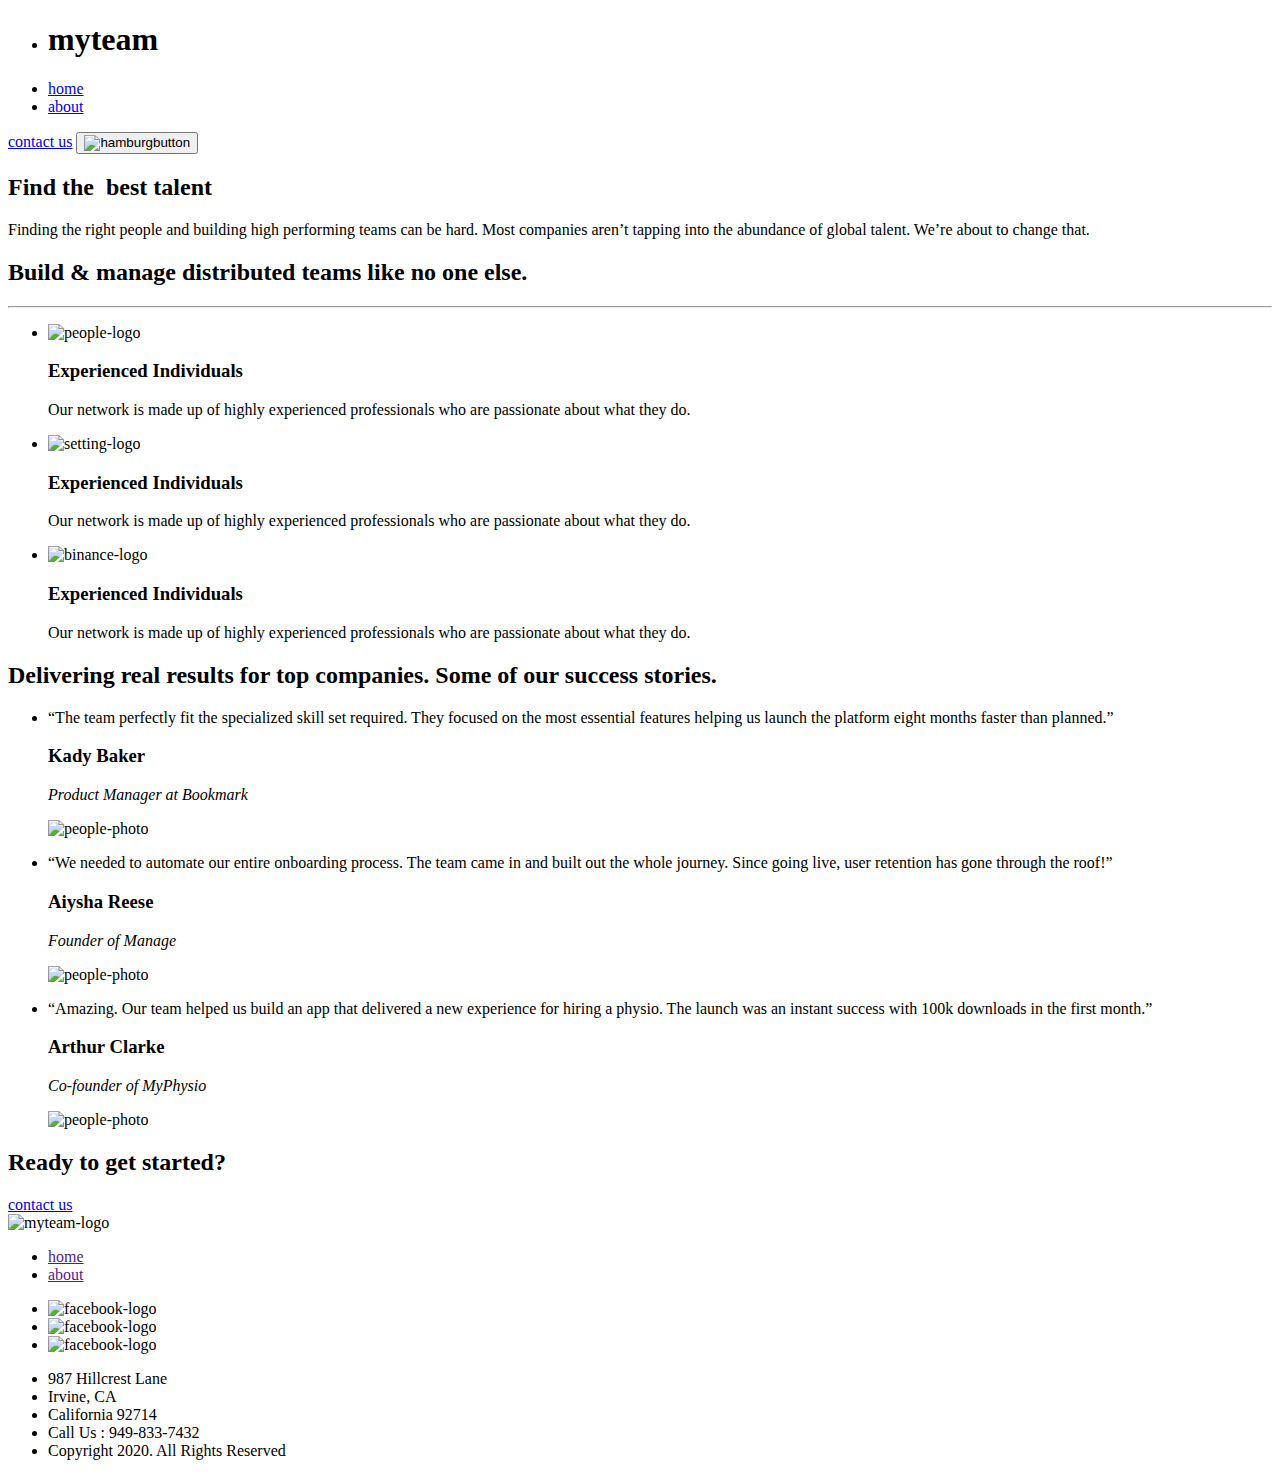
==== index.html @ b4280967 "myteam-website" ====
<!DOCTYPE html>
<html lang="en">
    <head>
        <meta charset="UTF-8">
        <meta http-equiv="X-UA-Compatible" content="IE=edge">
        <meta name="viewport" content="width=device-width, initial-scale=1.0">
        <title>My team</title>

        <!-- GOOGLE FONTS -->
        <link rel="preconnect" href="https://fonts.googleapis.com">
        <link rel="preconnect" href="https://fonts.gstatic.com" crossorigin>
        <link href="https://fonts.googleapis.com/css2?family=Livvic:wght@600;700&display=swap" rel="stylesheet">

        <!-- STYLES LINK -->
        <link rel="stylesheet" href="./css/style.css">
    </head>
    <body>
        <main>

            <header class="first">

                <div class="divfath1 container">
                    
                    <nav class="nav1">
                        <ul class="ul1">
                            <li class="li1">
                                <h1>myteam</h1>
                            </li>

                            <li class="li1">
                                <a href="#" class="a1">home</a>
                            </li>

                            <li class="li1">
                                <a href="#" class="a1">about</a>
                            </li>
                        </ul>
                    </nav>

                    <div class="div-span link">
                        <a href="#" class="a2 a0">contact us</a>

                        <button class="btn1">
                            <img src="./images/hamburger.svg" alt="hamburgbutton" class="logo1" height="20px" width="20px">
                        </button>
                    </div>
                </div>

            </header>
            <!-- HEADER SECTION FINISHED -->

            <section class="sec1">
                <div class="divfath2 container">

                    <div class="div1">
                        <h2 class="h21">Find the  best <span class="span1">talent</span></h2>

                        <div class="div2">                         
                            <p class="p1">Finding the right people and building high performing teams can be hard. Most companies aren’t tapping into the abundance of global talent. We’re about to change that.</p>
                        </div>

                    </div>

                </div>
            </section>
            <!-- FIRST SECTION FINISHED -->

            <section class="sec2">
                <div class="divfath3 container">

                    <div class="div3">
                        <h2 class="h22">Build & manage distributed teams like no one else.</h2>
                        <hr>
                        <div class="div4">
                            

                            <ul class="ul3">
                                <li class="li3">
                                    <img src="./images/Group 11.svg" alt="people-logo" class="img1" width="72" height="72">

                                    <div class="div5">
                                        <h3 class="h31">Experienced Individuals</h3>
                                        <p class="p2">Our network is made up of highly experienced professionals who are passionate about what they do.</p>
                                    </div>
                                </li>

                                <li class="li3">
                                    <img src="./images/Group 12.svg" alt="setting-logo" class="img1" width="72" height="72">

                                    <div class="div5">
                                        <h3 class="h31">Experienced Individuals</h3>
                                        <p class="p2">Our network is made up of highly experienced professionals who are passionate about what they do.</p>
                                    </div>
                                </li>

                                <li class="li3">
                                    <img src="./images/Group 13.svg" alt="binance-logo" class="img1" width="72" height="72">

                                    <div class="div5">
                                        <h3 class="h31">Experienced Individuals</h3>
                                        <p class="p2">Our network is made up of highly experienced professionals who are passionate about what they do.</p>
                                    </div>
                                </li>
                            </ul>

                        </div>

                    </div>

                </div>
            </section>
            <!-- <!-- SECOND SECTION FINISHED -->

             <section class="sec3"> 
                <div class="divfath4 container">

                    <div class="div6">
                        <h2 class="h23">
                            Delivering real results for top companies. Some of our <span class="span3">success stories.</span>
                        </h2>

                        <div class="div7">

                            <ul class="ul4">
                                <li class="li4">
                                    <p class="p3"> “The team perfectly fit the specialized skill set required. They focused on the most essential features helping us launch the platform eight months faster than planned.”</p>

                                    <div class="div8">
                                        <h3 class="h32">Kady Baker</h3>
                                        <p class="p4"><em>Product Manager at Bookmark</em></p>
                                    </div>
                                    <img src="./images/Oval.png" alt="people-photo" class="img2" width="62" height="62">
                                </li>

                                <li class="li4">
                                    <p class="p3">“We needed to automate our entire onboarding process. The team came in and built out the whole journey. Since going live, user retention has gone through the roof!”</p>

                                    <div class="div8">
                                        <h3 class="h32">Aiysha Reese</h3>
                                        <p class="p4"><em>Founder of Manage</em></p>
                                    </div>
                                    <img src="./images/Oval Copy 6.png" alt="people-photo" class="img2" width="62" height="62">
                                </li>

                                <li class="li4">
                                    <p class="p3">“Amazing. Our team helped us build an app that delivered a new experience for hiring a physio. The launch was an instant success with 100k downloads in the first month.”</p>

                                    <div class="div8">
                                        <h3 class="h32">Arthur Clarke</h3>
                                        <p class="p4"><em>Co-founder of MyPhysio</em></p>
                                    </div>
                                    <img src="./images/Oval Copy 5.png" alt="people-photo" class="img2" width="62" height="62">
                                </li>
                            </ul>

                        </div>

                    </div>

                </div>
            </section> 
            <!-- THIRD SECTION FINISHED -->

            <section class="sec4">
                <div class="divfath5 container">

                    <div class="div9">
                        <h2 class="h24">Ready to get started?</h2>
                        <a href="#" class="a3 a0">contact us</a>
                    </div>

                </div>
            </section>
            <!-- FOURTH SECTION FINISHED -->

             <footer class="last">
                <div class="divfath6 container">

                    <div class="div10">

                        <div class="div-inside1">
                            <img src="./images/myteam.svg" alt="myteam-logo" class="img3" width="105" height="34">

                            <ul class="ul5">
                                <li class="li5"><a href="" class="a4">home</a></li>
                                <li class="li5"><a href="" class="a4">about</a></li>
                            </ul>

                            <ul class="ul6">
                                <li class="li6">
                                    <img src="./images/Path.svg" alt="facebook-logo" class="img4" width="30" height="30">
                                </li>

                                <li class="li6">
                                    <img src="./images/Path (1).svg" alt="facebook-logo" class="img4" width="30" height="30">
                                </li>

                                <li class="li6">
                                    <img src="./images/Path (2).svg" alt="facebook-logo" class="img4" width="30" height="30">
                                </li>
                            </ul>
                        </div>

                        <!-- ========== -->

                         <div class="div-inside2"> 

                            <ul class="ul7">
                                <li class="li7">987  Hillcrest Lane</li>
                                <li class="li7">Irvine, CA</li>
                                <li class="li7">California 92714</li>
                                <li class="li7">Call Us : 949-833-7432</li>
                                <li class="li7 li0">Copyright 2020. All Rights Reserved</li>
                            </ul>

                        </div>

                    </div>

                </div>
            </footer> 

        </main>
    </body>
</html>
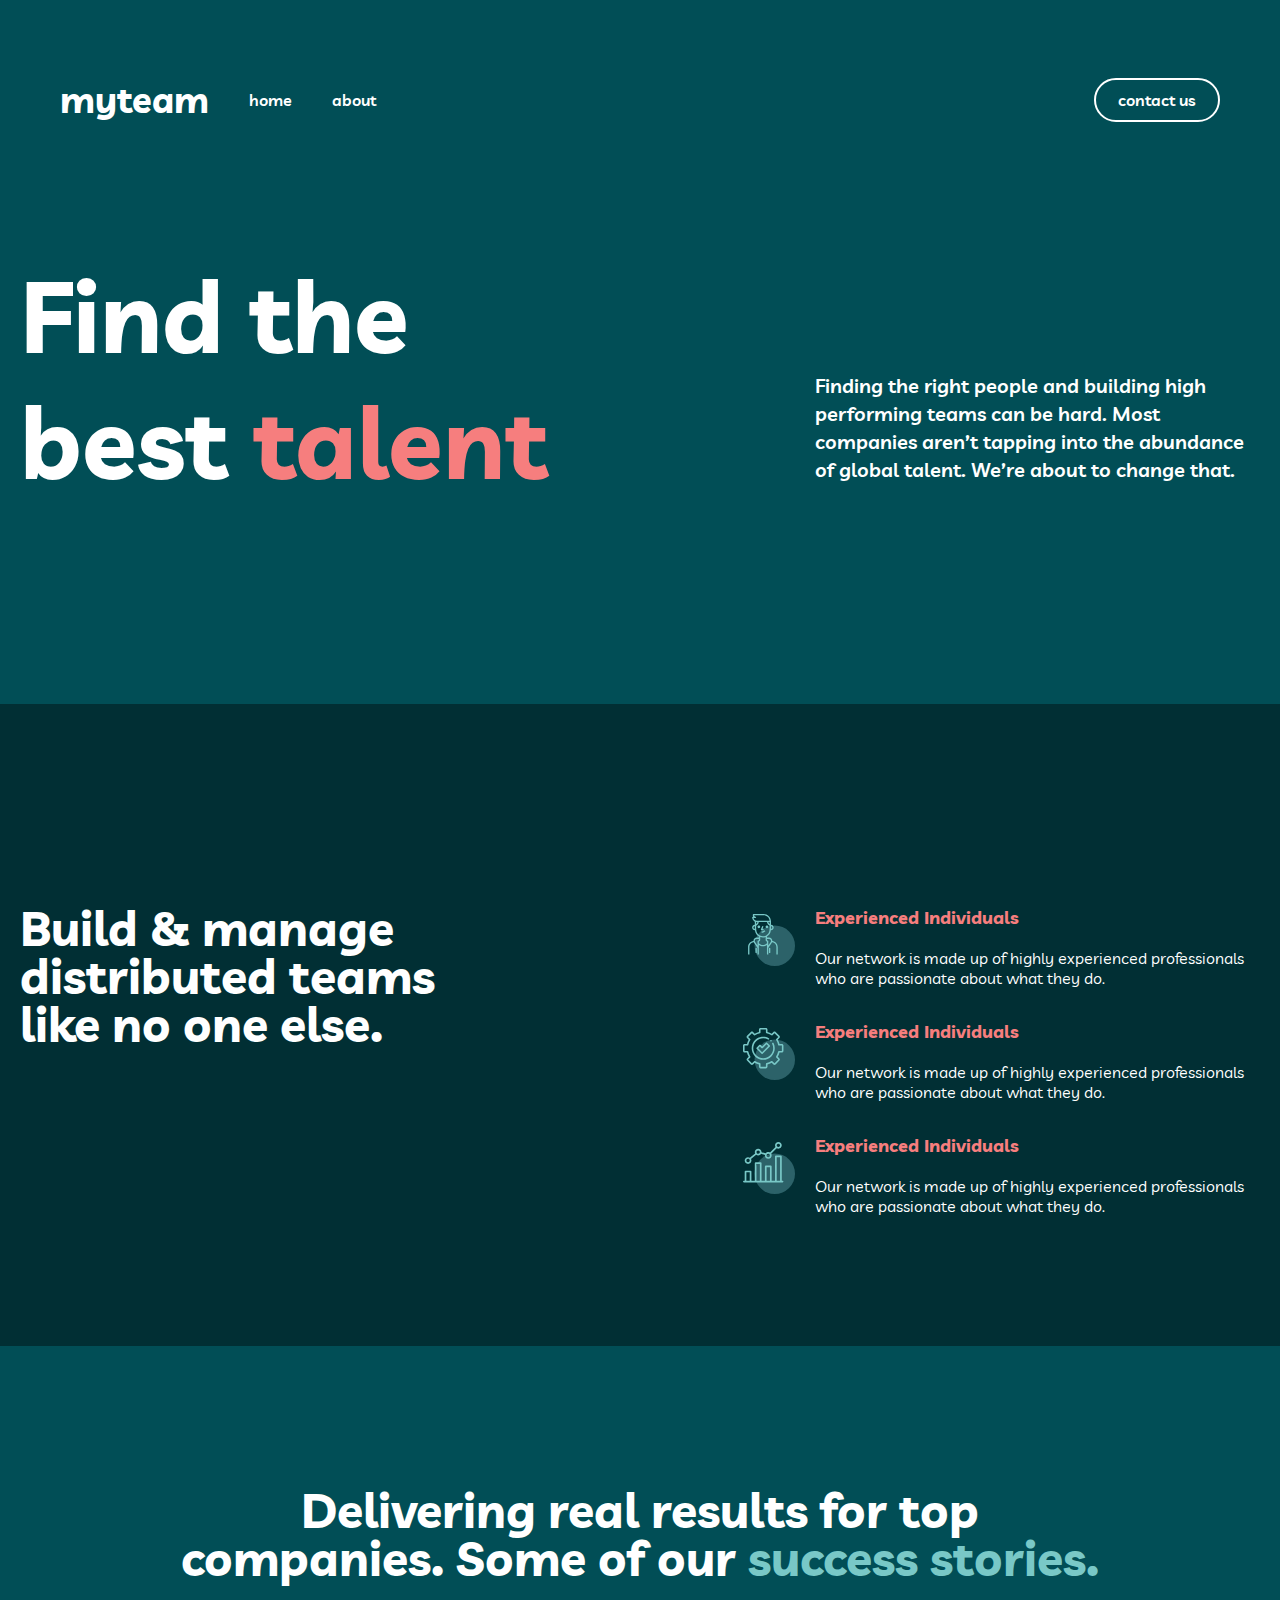
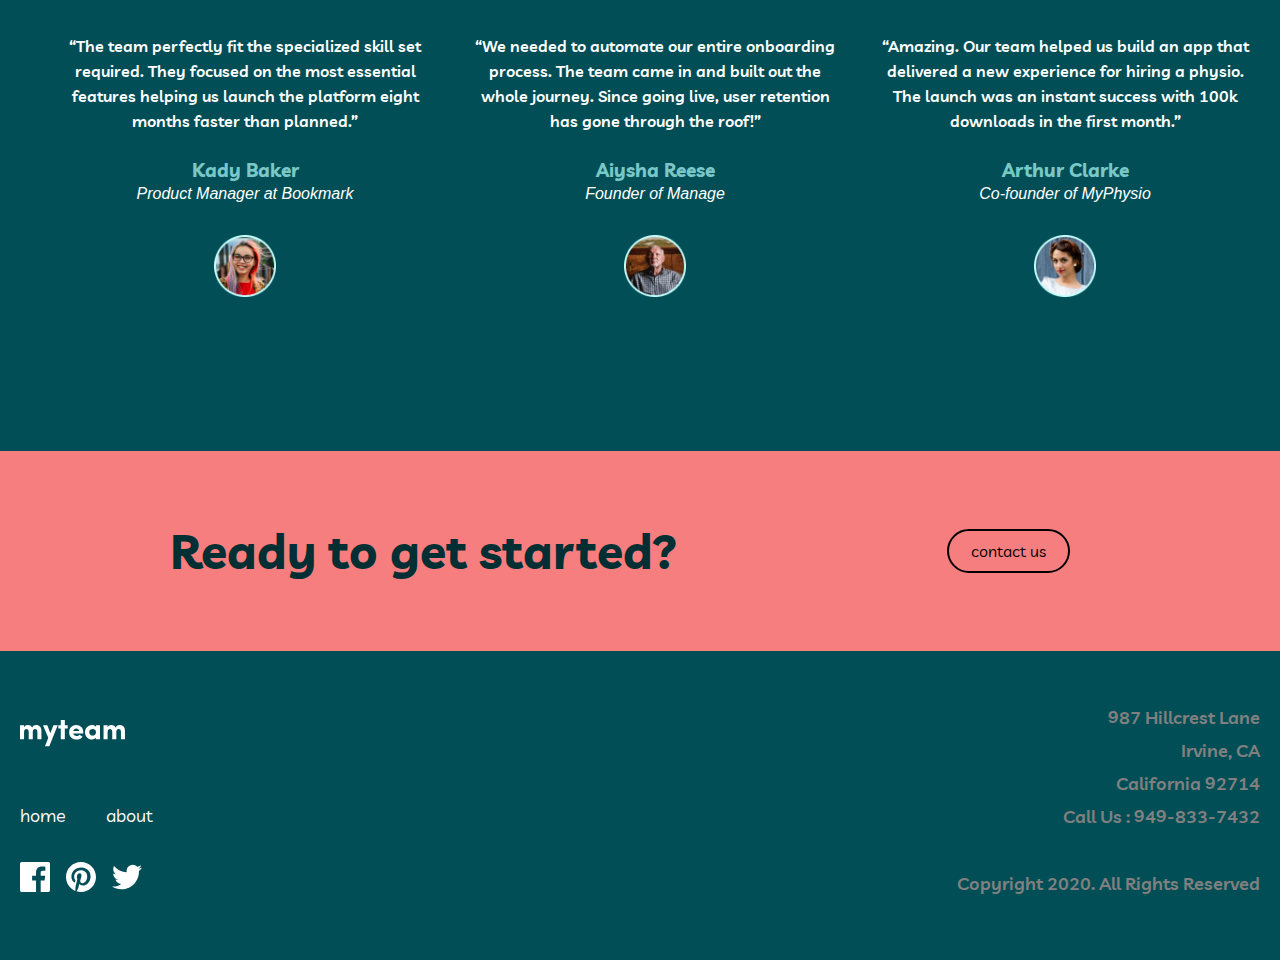
==== commit fa48afcf: "about-page-add" ====
--- a/index.html
+++ b/index.html
@@ -32,7 +32,7 @@
                             </li>
 
                             <li class="li1">
-                                <a href="#" class="a1">about</a>
+                                <a href="about.html" class="a1">about</a>
                             </li>
                         </ul>
                     </nav>
@@ -53,8 +53,7 @@
                 <div class="divfath2 container">
 
                     <div class="div1">
-                        <h2 class="h21">Find the - best <span class="span1">talent</span></h2>
+                        <h2 class="h21">Find the best <span class="span1">talent</span></h2>
 
                         <div class="div2">                         
                             <p class="p1">Finding the right people and building high performing teams can be hard. Most companies aren’t tapping into the abundance of global talent. We’re about to change that.</p>
--- a/css/style.css
+++ b/css/style.css
@@ -0,0 +1,597 @@
+*{
+    margin: 0;
+    padding: 0;
+    box-sizing: border-box;
+}
+
+body{
+    font-family: "Livvic", sans-serif;
+    color: white;
+    background-color: #014E56;
+}
+
+.container{
+    margin-left: auto;
+    margin-right: auto;
+    width: 100%;
+    max-width: 1340px;
+    padding-left: 20px;
+    padding-right: 20px;
+}
+
+.divfath1{
+    display: flex;
+    justify-content: space-between;
+    align-items: center;
+    padding-top: 77px;
+    padding-bottom: 130px;
+}
+
+.ul1{
+    display: flex;
+    align-items: center;
+    list-style: none;
+}
+
+.li1{
+    margin-left: 40px;
+}
+
+h1{
+    font-weight: 700;
+    font-size: 36px;
+}
+
+.a1{
+    text-decoration: none;
+    color: white;
+    font-weight: 600;
+    font-size: 16px;
+    transition: 0.5s;
+}
+
+.a1:hover{
+    filter: drop-shadow(5px 0px 7px #79C8c7);
+    opacity: 0.9;
+}
+
+.a1:active{
+    color: #012F34;
+    transition: 0.3;
+}
+
+.a1:focus{
+    border-bottom: 2px solid #012F34;
+}
+
+.a2{
+    text-decoration: none;
+    color: white;
+    font-weight: 600;
+    font-size: 16px;
+    position: relative;
+}
+
+.a0{
+    border: 2px solid white;
+    border-radius: 28px;
+    padding: 10px 22px 10px 22px;
+    margin-right: 40px;
+}
+
+.a0:hover{
+    color: #02e2fb;
+    border-color: #02e0f9;
+    filter: drop-shadow(0px 0px 12px #fff);
+}
+
+.a0:focus{
+    background-color: #fff;
+    color: black;
+}
+
+.btn1{
+    display: none;
+}
+
+@media only screen and (max-width: 570px){  
+
+    .divfath1{
+        padding-top: 46px;
+    }
+
+    h1{
+        font-weight: 700;
+        font-size: 32px;
+    }
+
+    .a1{
+        display: none;
+    }
+
+    .a2{
+        display: none;
+    }
+    
+    .btn1{
+        display: block;
+        border: none;
+        background: transparent;
+        margin-left: auto;
+    }
+
+    .logo1{
+        color: white;
+        width: 20px;
+        height: 20px;
+    }
+    /* /=================== */
+
+}
+
+.divfath2{
+    width: 100%;
+    max-width: 1280px;
+    padding-bottom: 200px;
+}
+
+.div1{
+    display: flex;
+    align-items: flex-end;
+    justify-content: space-between;
+}
+
+.h21{
+    font-weight: 700;
+    font-size: 100px;
+    width: 595px;
+}
+
+.h21 .span1{
+    color: #F67E7E;
+}
+
+.p1{
+    font-weight: 600;
+    font-size: 20px; 
+    width: 445px;
+    line-height: 28px;
+    padding-bottom: 20px;
+}
+
+.span2{
+    display: block;
+    color: black;
+    width: 200px;
+    height: 2px;
+}
+
+@media only screen and (max-width:570px){
+
+    .divfath1{
+        padding-bottom: 87px;
+    }
+
+    .div1{
+        display: flex;
+        flex-direction: column;
+        justify-content: center;
+        align-items: center;
+        text-align: center;
+    }
+
+    .h21{
+        text-align: center;
+        font-weight: 700;
+        font-size: 40px;
+        line-height: 40px;
+        width: 335px;
+        padding-bottom: 16px;
+    }
+    
+    .p1{
+        font-weight: 600;
+        font-size: 15px;
+        width: 325px;
+        line-height: 28px;
+        padding-bottom: 20px;
+    }
+}
+/* ============= */
+
+.sec2{
+    background-color: #012F34;
+    padding: 200px 0 100px 0px;
+}
+
+.divfath3{
+    width: 100%;
+    max-width: 1280px;
+}
+
+.h22{
+    width: 445px;
+    font-weight: 700;
+    font-size: 48px;
+    line-height: 48px;
+}
+
+.div3{
+   display: flex;
+   justify-content: space-between;
+   align-items: flex-start;
+}
+
+.ul3{
+    list-style: none;
+}
+
+.li3{
+    display: flex;
+    margin-bottom: 30px;
+}
+
+.img1{
+    width: 72px;
+    height: 72px;
+    padding-right: 20px;
+}
+
+.div5{
+    width: 445px;
+}
+
+.h31{
+    color: #F67E7E;
+    font-weight: 700;
+    font-size: 18px;
+    line-height: 28px;
+    padding-bottom: 16px;
+}
+
+hr{
+    display: none;
+}
+
+@media only screen and (max-width:570px){
+    .sec2{
+        background-color: #012F34;
+        padding: 100px 0 100px 0px;
+    }
+
+    hr{
+        display: flex;
+        width: 100%;
+        height: 1px;
+    }
+
+    .divfath2{
+        padding-bottom: 100px;
+    }
+    
+    .h22{
+        width: 240px;
+        font-weight: 700;
+        font-size: 32px;
+        line-height: 32px;
+        text-align: center;
+        padding-bottom: 30px;
+    }
+    
+    .div3{
+        display: flex;
+        flex-direction: column;
+        justify-content: center;
+        align-items: center;
+    }
+    
+    .ul3{
+        list-style: none;
+        display: flex;
+        flex-direction: column;
+        padding-top: 30px;
+    }
+    
+    .li3{
+        display: flex;
+        flex-direction: column;
+        align-items: center;
+        margin-bottom: 40px;
+        text-align: center;
+    }
+    
+    .img1{
+        width: 72px;
+        height: 72px;
+        padding-bottom: 5px;
+    }
+    
+    .div5{
+        width: 377px;
+        
+    }
+
+    
+    .h31{
+        color: #F67E7E;
+        font-weight: 700;
+        font-size: 18px;
+        line-height: 28px;
+        padding-bottom: 16px;
+    }
+    
+}
+/* =================== */
+
+.divfath4{
+    width: 100%;
+    max-width: 1320px;
+    padding-top: 140px;
+    padding-bottom: 150px;
+}
+
+.h23{
+    text-align: center;
+    margin-left: auto;
+    margin-right: auto;
+    width: 932px;
+    font-weight: 700;
+    font-size: 48px;
+    line-height: 48px;
+    padding-bottom: 52px;
+}
+
+.h23 .span3{
+    color: #79C8C7;
+}
+
+.p3{
+    width: 370px;
+    font-weight: 600;
+    font-size: 16px;
+    line-height: 25px;
+    padding-bottom: 24px;
+}
+
+.ul4{
+    list-style: none;
+    display: flex;
+}
+
+.li4{
+    text-align: center;
+    margin-left: 40px;
+}
+
+.img2{
+    width: 62px;
+    height: 62px;
+}
+
+.div8{
+    padding-bottom: 32px;
+}
+
+.h32{
+    color: #79C8C7;
+    padding-bottom: 3px;
+}
+
+.p4{
+    font-family: sans-serif;
+    font-weight: 300;
+}
+
+@media only screen and (max-width:570px){
+    .divfath4{
+        width: 100%;
+        max-width: 1320px;
+        padding-top: 100px;
+        padding-bottom: 50px;
+    }
+    
+    .h23{
+        text-align: center;
+        margin-left: auto;
+        margin-right: auto;
+        width: 327px;
+        font-weight: 700;
+        font-size: 32px;
+        line-height: 32px;
+        padding-bottom: 82px;
+    }
+    
+    .h23 .span3{
+        color: #79C8C7;
+    }
+    
+    .p3{
+        padding-bottom: 18px;
+    }
+    
+    .ul4{
+        list-style: none;
+        display: flex;
+        flex-direction: column;
+        justify-content: center;
+        align-items: center;
+    }
+    
+    .li4{
+        text-align: center;
+        margin-bottom: 80px;
+        margin-left: auto;
+        margin-right: auto;
+    }
+    
+    .div8{
+        padding-bottom: 15px;
+    }
+    
+}
+/* =============== */
+
+.sec4{
+    background-color: #F67E7E;
+    padding: 76px 0 76px 0;
+    margin-bottom: 55px;
+}
+
+.divfath5{
+    width: 100%;
+    max-width: 980px;
+}
+
+.div9{
+    display: flex;
+    justify-content: space-between;
+    align-items: center;
+}
+
+.h24{
+    color: #012F34;
+    font-weight: 700;
+    font-size: 48px;
+    line-height: 48px;
+}
+
+.a3{
+    color: black;
+    text-decoration: none;
+    border-color: black;
+}
+
+@media screen and (max-width:570px){
+    .sec4{
+        background-color: #F67E7E;
+        padding: 76px 0 76px 0;
+        margin-bottom: 55px;
+    }
+    
+    .divfath5{
+        width: 100%;
+        max-width: 980px;
+    }
+    
+    .div9{
+        display: flex;
+        flex-direction: column;
+        justify-content: center;
+        align-items: center;
+        text-align: center;
+    }
+    
+    .h24{
+        color: #012F34;
+        font-weight: 700;
+        width: 324px;
+        font-size: 32px;
+        line-height: 32px;
+        padding-bottom: 30px;
+    }
+    
+    .a3{
+        color: black;
+        text-decoration: none;
+        border-color: black;
+        margin-left: auto;
+        margin-right: auto;
+    }
+}
+/* =================== */
+
+.divfath6{
+    padding-bottom: 55px;
+}
+
+.img3{
+   width: 105px;
+   height: 34px;
+}
+
+.ul5{
+    list-style: none;
+    display: flex;
+    padding-top: 50px;
+    padding-bottom: 35px;
+}
+
+.li5:not(:first-child){
+    margin-left: 40px
+}
+
+.a4{
+    font-size: 18px;
+    color: white;
+    text-decoration: none;
+}
+
+.ul6{
+    display: flex;
+    list-style: none;
+}
+
+.li6:not(:first-child){
+    margin-left: 16px;
+}
+
+.div10{
+    display: flex;
+    justify-content: space-between;
+    align-items: center;
+}
+
+.ul7{
+    list-style: none;
+}
+
+.li7{
+    color: gray;
+    font-size: 18px;
+    font-weight: 600;
+    margin-bottom: 10px;
+    text-align: end;
+}
+
+.li0{
+    padding-top: 34px;
+}
+
+@media screen and (max-width:570px){
+    .div10{
+        display: flex;
+        flex-direction: column;
+        justify-content: center;
+        align-items: center;
+    }
+
+    .li7{
+        color: gray;
+        font-size: 16px;
+        font-weight: 600;
+        margin-bottom: 10px;
+        text-align: center;
+    }
+
+    .div-inside1{
+        display: flex;
+        flex-direction: column;
+        justify-content: center;
+        align-items: center;
+    }
+
+    .ul5{
+        display: flex;
+        justify-content: center;
+    }
+
+    .li6{
+        text-align: center;
+        padding-bottom: 30px;
+        padding-left: 10px;
+        display: flex;
+        justify-content: center;
+    }
+}
+
+/* /====================== */
